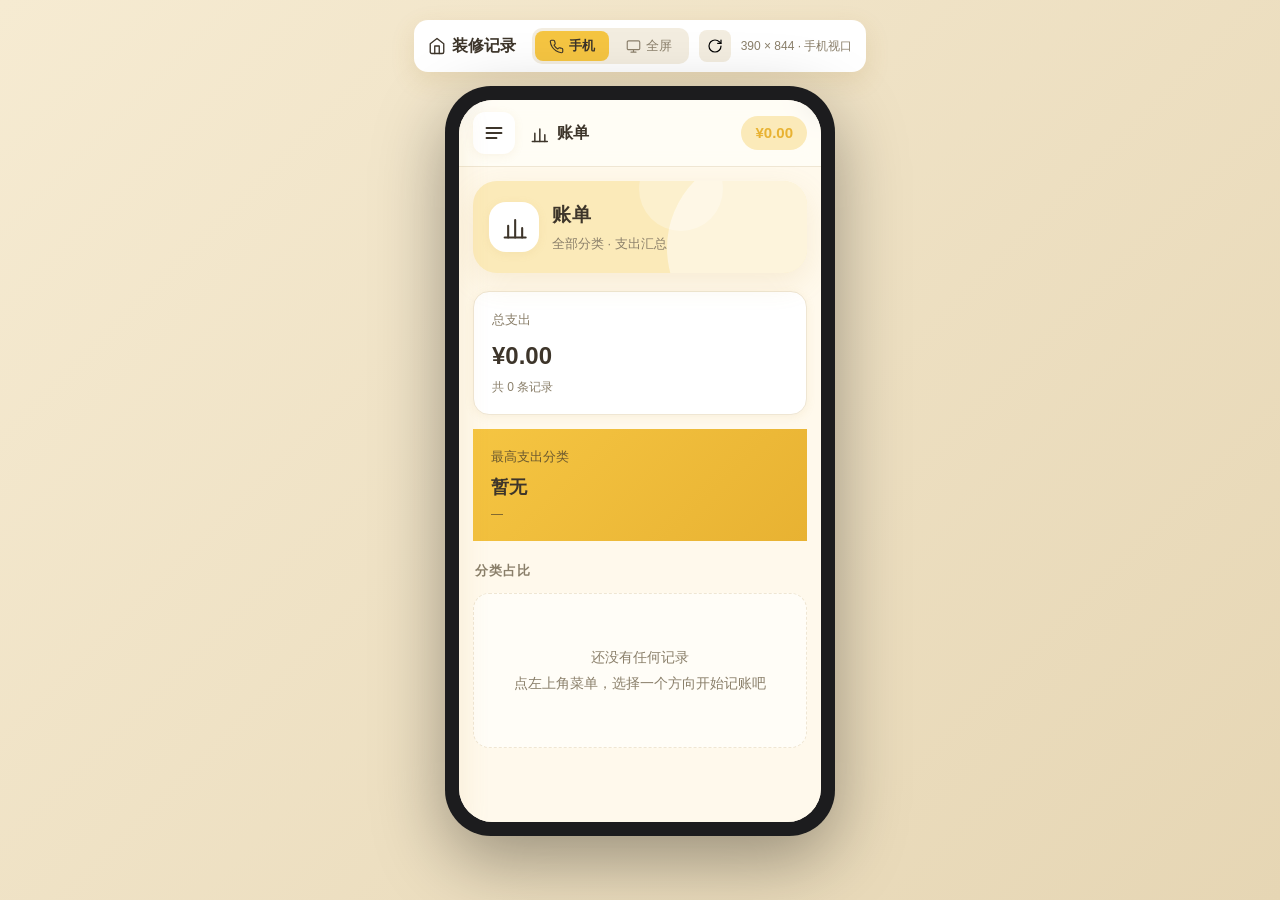
==== 手机预览.html @ 39e04def "初始化：装修记录应用上线" ====
<!DOCTYPE html>
<html lang="zh-CN">
<head>
  <meta charset="UTF-8">
  <meta name="viewport" content="width=device-width, initial-scale=1.0">
  <title>装修记录 · 手机预览</title>
  <style>
    * { margin: 0; padding: 0; box-sizing: border-box; }
    html, body { height: 100%; }
    body {
      font-family: -apple-system, BlinkMacSystemFont, "Segoe UI", "PingFang SC",
                   "Hiragino Sans GB", "Microsoft YaHei", sans-serif;
      background: linear-gradient(135deg, #F6EBD2, #E6D6B4);
      display: flex; flex-direction: column; align-items: center;
      gap: 14px; padding: 20px; min-height: 100vh;
    }
    .topbar-prev {
      display: flex; align-items: center; gap: 10px; flex-wrap: wrap; justify-content: center;
      background: #fff; padding: 8px 14px; border-radius: 14px;
      box-shadow: 0 8px 24px rgba(160, 120, 40, .15);
    }
    .topbar-prev .title { font-weight: 700; color: #3D352A; margin-right: 6px; display: inline-flex; align-items: center; gap: 6px; }
    .topbar-prev .title svg { width: 18px; height: 18px; }
    .seg { display: flex; background: #F3EDE0; border-radius: 10px; padding: 3px; gap: 3px; }
    .seg button {
      border: none; background: transparent; padding: 6px 14px; border-radius: 8px;
      font-size: 13px; cursor: pointer; color: #8A7F6A; font-family: inherit;
      display: inline-flex; align-items: center; gap: 5px;
      transition: background .15s, color .15s;
    }
    .seg button svg { width: 15px; height: 15px; }
    .seg button:hover { color: #3D352A; }
    .seg button.active { background: #F5C542; color: #3D352A; font-weight: 600; }
    .prev-btn {
      border: none; background: #F3EDE0; width: 32px; height: 32px; border-radius: 8px;
      display: inline-flex; align-items: center; justify-content: center;
      font-size: 15px; cursor: pointer; transition: background .15s;
    }
    .prev-btn svg { width: 16px; height: 16px; }
    .prev-btn:hover { background: #E7DDBE; }
    .viewport-info { font-size: 12px; color: #8A7F6A; }

    .frame {
      position: relative;
      background: #1c1c1e; border-radius: 46px; padding: 14px;
      box-shadow: 0 24px 70px rgba(0, 0, 0, .35);
      transition: width .35s ease, height .35s ease, border-radius .35s;
    }
    .frame.phone {
      width: 390px;
      height: min(820px, calc(100vh - 150px));
    }
    .frame.full {
      width: calc(100vw - 56px);
      height: calc(100vh - 120px);
      border-radius: 18px; padding: 10px;
    }
    .frame iframe {
      display: block; width: 100%; height: 100%; border: none;
      border-radius: 34px; background: #FFF9EC;
    }
    .frame.full iframe { border-radius: 10px; }

    @media (max-width: 440px) {
      body { padding: 10px; gap: 10px; }
      .frame.phone {
        width: 100%;
        height: calc(100vh - 116px);
        border-radius: 26px; padding: 8px;
      }
      .frame.phone iframe { border-radius: 18px; }
    }
  </style>
</head>
<body>

  <div class="topbar-prev">
    <span class="title"><svg class="ic" viewBox="0 0 24 24" fill="none" stroke="currentColor" stroke-width="1.8" stroke-linecap="round" stroke-linejoin="round" width="24" height="24"><path d="m3 9 9-7 9 7v11a2 2 0 0 1-2 2H5a2 2 0 0 1-2-2z"/><path d="M9 22V12h6v10"/></svg> 装修记录</span>
    <div class="seg" id="segMode">
      <button id="mPhone" class="active"><svg class="ic" viewBox="0 0 24 24" fill="none" stroke="currentColor" stroke-width="1.8" stroke-linecap="round" stroke-linejoin="round" width="24" height="24"><path d="M22 16.92v3a2 2 0 0 1-2.18 2 19.79 19.79 0 0 1-8.63-3.07 19.5 19.5 0 0 1-6-6 19.79 19.79 0 0 1-3.07-8.67A2 2 0 0 1 4.11 2h3a2 2 0 0 1 2 1.72c.127.96.361 1.903.7 2.81a2 2 0 0 1-.45 2.11L8.09 9.91a16 16 0 0 0 6 6l1.27-1.27a2 2 0 0 1 2.11-.45c.907.339 1.85.573 2.81.7A2 2 0 0 1 22 16.92Z"/></svg> 手机</button>
      <button id="mFull"><svg class="ic" viewBox="0 0 24 24" fill="none" stroke="currentColor" stroke-width="1.8" stroke-linecap="round" stroke-linejoin="round" width="24" height="24"><rect x="2" y="3" width="20" height="14" rx="2"/><path d="M8 21h8M12 17v4"/></svg> 全屏</button>
    </div>
    <button class="prev-btn" id="mReload" title="刷新应用"><svg class="ic" viewBox="0 0 24 24" fill="none" stroke="currentColor" stroke-width="1.8" stroke-linecap="round" stroke-linejoin="round" width="24" height="24"><path d="M21 12a9 9 0 1 1-9-9c2.52 0 4.93 1 6.74 2.74L21 8"/><path d="M21 3v5h-5"/></svg></button>
    <span class="viewport-info" id="info">390 × 844 · 手机视口</span>
  </div>

  <div class="frame phone" id="frame">
    <iframe id="app" src="index.html" title="装修记录"></iframe>
  </div>

  <script>
    var frame = document.getElementById('frame');
    var appFrame = document.getElementById('app');
    var info = document.getElementById('info');

    function setMode(mode) {
      var phone = document.getElementById('mPhone');
      var full = document.getElementById('mFull');
      if (mode === 'phone') {
        frame.className = 'frame phone';
        phone.classList.add('active'); full.classList.remove('active');
        info.textContent = '390 × 844 · 手机视口';
      } else {
        frame.className = 'frame full';
        full.classList.add('active'); phone.classList.remove('active');
        info.textContent = '自适应 · 桌面视口';
      }
    }

    document.getElementById('mPhone').addEventListener('click', function () { setMode('phone'); });
    document.getElementById('mFull').addEventListener('click', function () { setMode('full'); });
    document.getElementById('mReload').addEventListener('click', function () {
      appFrame.contentWindow.location.reload();
    });
  </script>
</body>
</html>
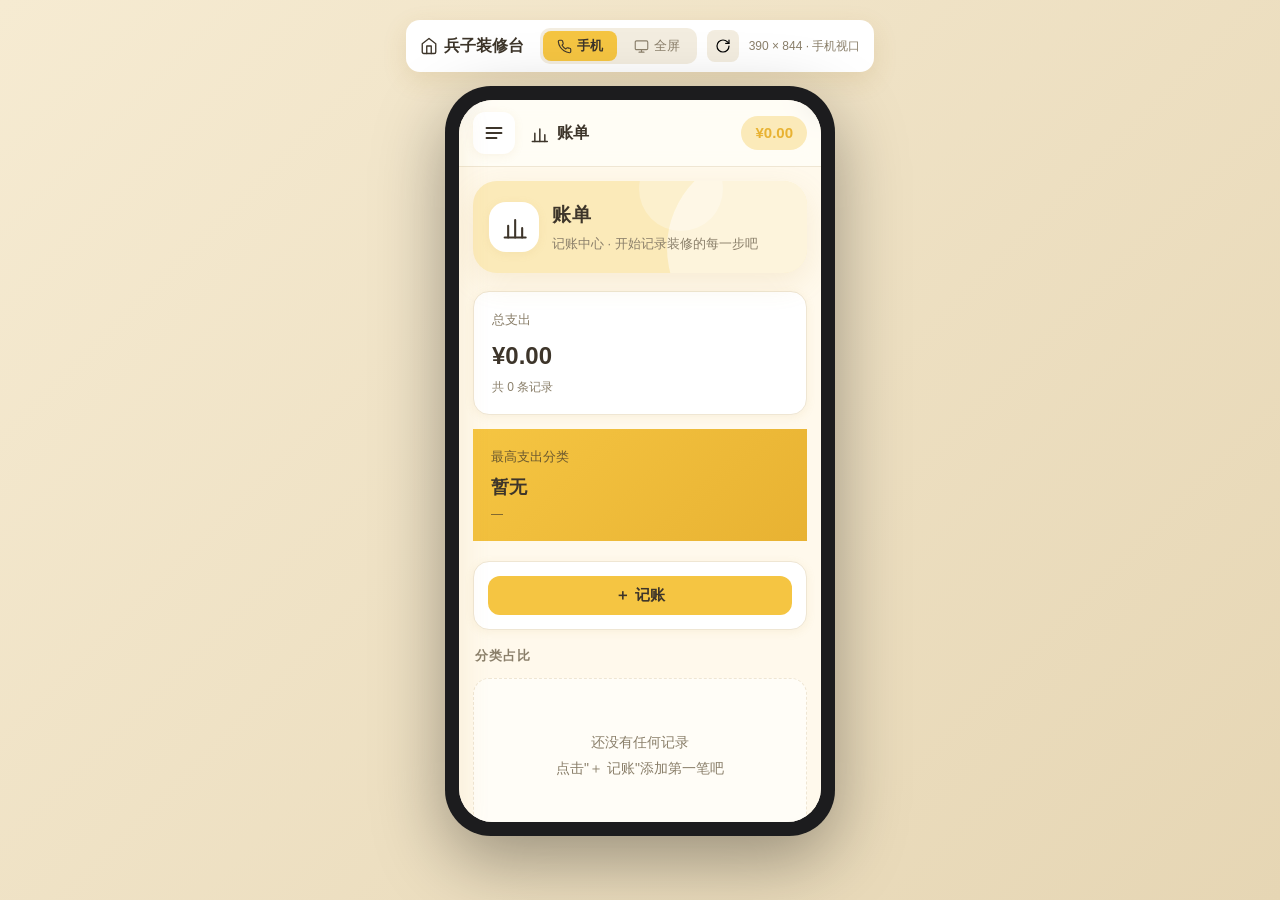
==== commit d42a59b0: "项目更名：兵子装修台，标语改为「装修每一步，兵子来守护」 - 侧边栏名称改为 兵子装修台，标语移到下一行（原先和名称挤在一行） - 标语改为：装修每一步，兵子来守护 - manifest name/s" ====
--- a/手机预览.html
+++ b/手机预览.html
@@ -3,7 +3,7 @@
 <head>
   <meta charset="UTF-8">
   <meta name="viewport" content="width=device-width, initial-scale=1.0">
-  <title>装修记录 · 手机预览</title>
+  <title>兵子装修台 · 手机预览</title>
   <style>
     * { margin: 0; padding: 0; box-sizing: border-box; }
     html, body { height: 100%; }
@@ -75,7 +75,7 @@
 <body>
 
   <div class="topbar-prev">
-    <span class="title"><svg class="ic" viewBox="0 0 24 24" fill="none" stroke="currentColor" stroke-width="1.8" stroke-linecap="round" stroke-linejoin="round" width="24" height="24"><path d="m3 9 9-7 9 7v11a2 2 0 0 1-2 2H5a2 2 0 0 1-2-2z"/><path d="M9 22V12h6v10"/></svg> 装修记录</span>
+    <span class="title"><svg class="ic" viewBox="0 0 24 24" fill="none" stroke="currentColor" stroke-width="1.8" stroke-linecap="round" stroke-linejoin="round" width="24" height="24"><path d="m3 9 9-7 9 7v11a2 2 0 0 1-2 2H5a2 2 0 0 1-2-2z"/><path d="M9 22V12h6v10"/></svg> 兵子装修台</span>
     <div class="seg" id="segMode">
       <button id="mPhone" class="active"><svg class="ic" viewBox="0 0 24 24" fill="none" stroke="currentColor" stroke-width="1.8" stroke-linecap="round" stroke-linejoin="round" width="24" height="24"><path d="M22 16.92v3a2 2 0 0 1-2.18 2 19.79 19.79 0 0 1-8.63-3.07 19.5 19.5 0 0 1-6-6 19.79 19.79 0 0 1-3.07-8.67A2 2 0 0 1 4.11 2h3a2 2 0 0 1 2 1.72c.127.96.361 1.903.7 2.81a2 2 0 0 1-.45 2.11L8.09 9.91a16 16 0 0 0 6 6l1.27-1.27a2 2 0 0 1 2.11-.45c.907.339 1.85.573 2.81.7A2 2 0 0 1 22 16.92Z"/></svg> 手机</button>
       <button id="mFull"><svg class="ic" viewBox="0 0 24 24" fill="none" stroke="currentColor" stroke-width="1.8" stroke-linecap="round" stroke-linejoin="round" width="24" height="24"><rect x="2" y="3" width="20" height="14" rx="2"/><path d="M8 21h8M12 17v4"/></svg> 全屏</button>
@@ -85,7 +85,7 @@
   </div>
 
   <div class="frame phone" id="frame">
-    <iframe id="app" src="index.html" title="装修记录"></iframe>
+    <iframe id="app" src="index.html" title="兵子装修台"></iframe>
   </div>
 
   <script>
